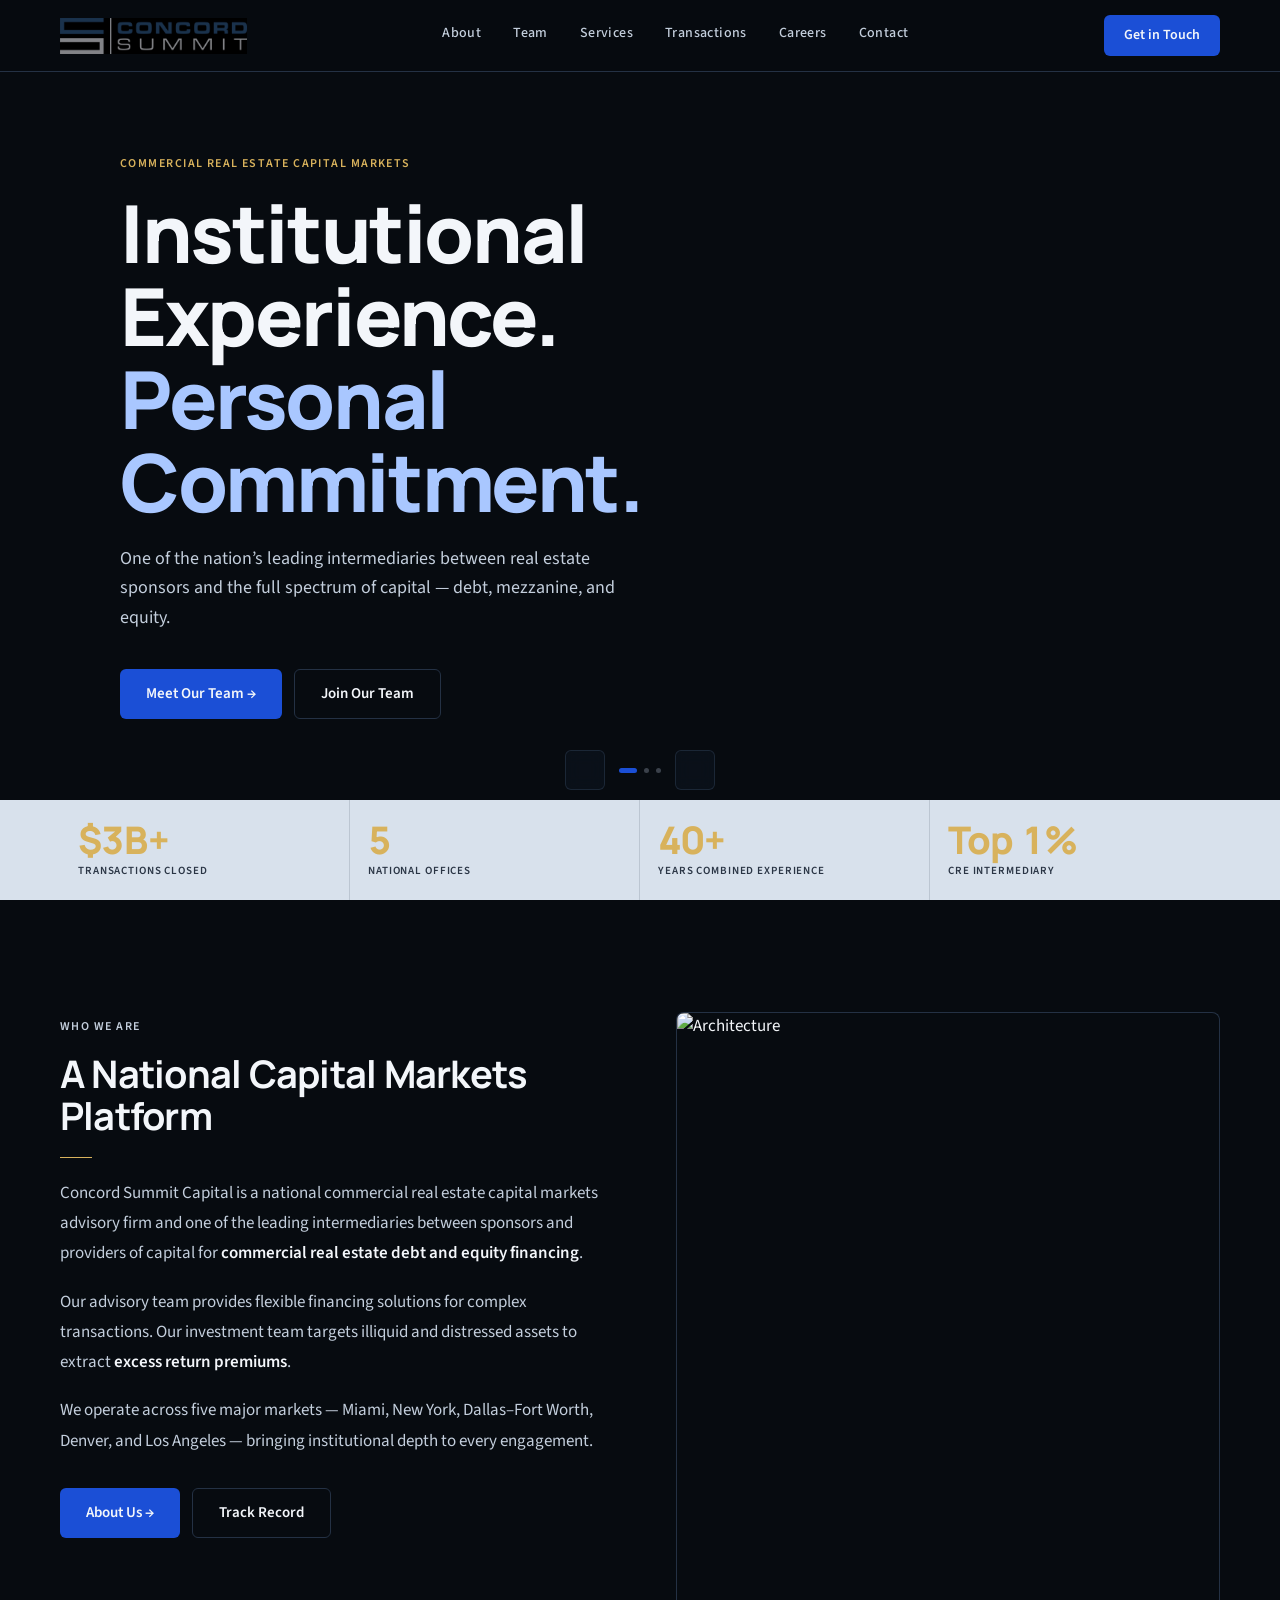
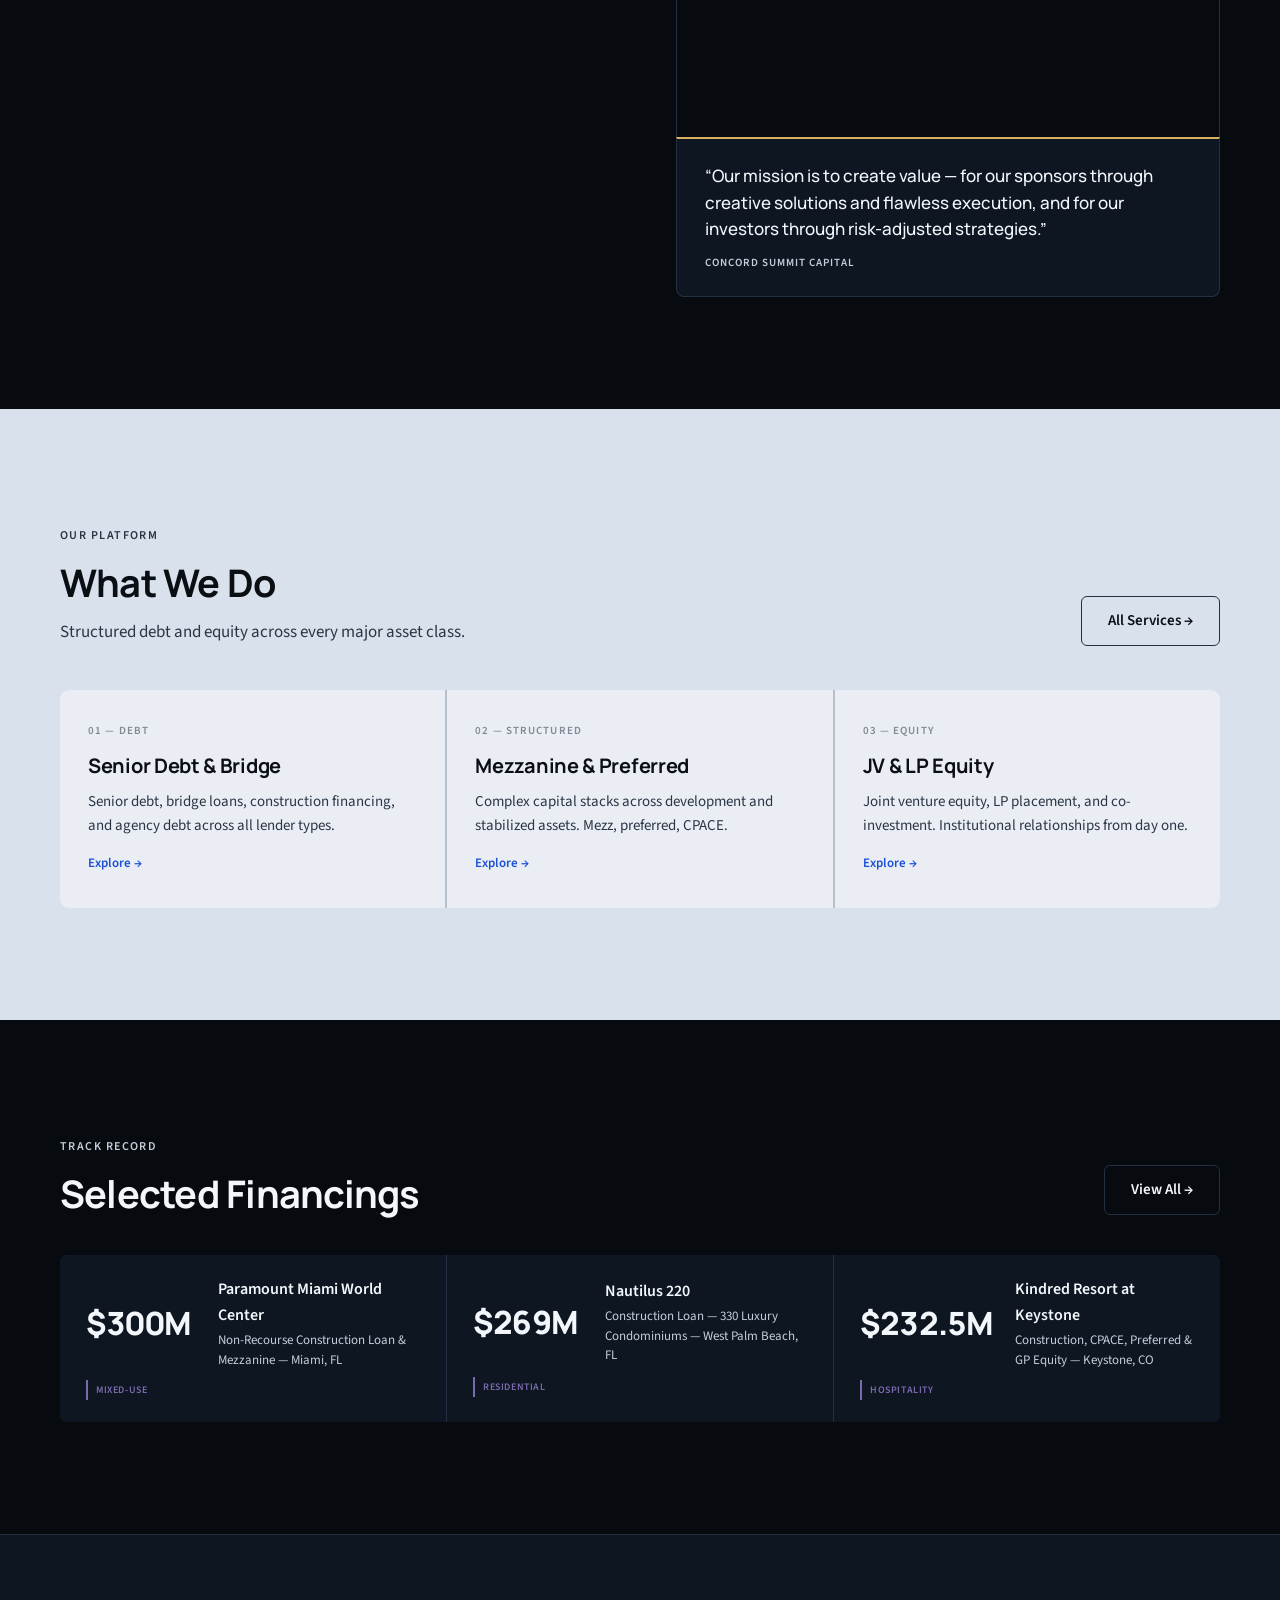
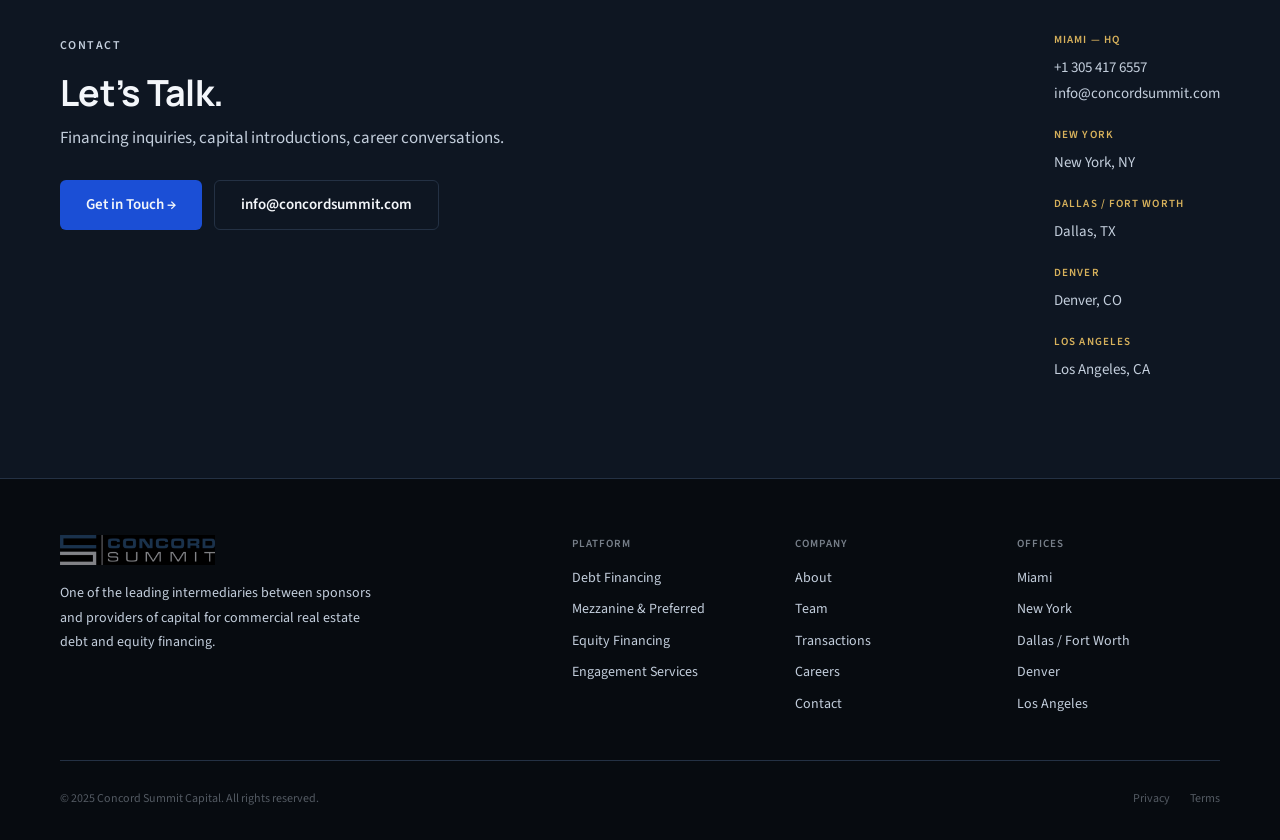
==== index.html @ d25ee549 "Initial commit via Netlify" ====
<!DOCTYPE html>
<html lang="en">
<head>
<meta charset="UTF-8">
<meta name="viewport" content="width=device-width, initial-scale=1.0, viewport-fit=cover">
<title>Home — Concord Summit Capital</title>
<meta name="description" content="Concord Summit Capital — National commercial real estate capital markets advisory.">
<link rel="preconnect" href="https://fonts.googleapis.com"><link rel="preconnect" href="https://fonts.gstatic.com" crossorigin><link href="https://fonts.googleapis.com/css2?family=Manrope:wght@400;500;600;700;800&family=Source+Sans+3:wght@300;400;500;600;700&display=swap" rel="stylesheet">
<link rel="stylesheet" href="https://cdn.jsdelivr.net/npm/@tabler/icons-webfont@latest/tabler-icons.min.css">
<link rel="stylesheet" href="css/style.css">
<style>
.hero{position:relative;height:100svh;min-height:620px;overflow:hidden;display:flex;flex-direction:column}
.hero-bg{position:absolute;inset:0}
.hero-slide{position:absolute;inset:0;background-size:cover;background-position:center;opacity:0;transition:opacity 1.2s ease}
.hero-slide.active{opacity:1}
.hero-ov{position:absolute;inset:0;background:linear-gradient(155deg,rgba(7,11,16,.88) 0%,rgba(7,11,16,.48) 55%,rgba(7,11,16,.74) 100%)}
.hero-body{position:relative;z-index:2;flex:1;display:flex;align-items:center;padding:var(--nav-h) var(--px) 0}
.hero-body .section-inner{width:100%}
.hero-inner{max-width:700px}
.h-eyebrow{font-size:12px;font-weight:600;letter-spacing:.12em;text-transform:uppercase;color:var(--gold);margin-bottom:18px;opacity:0;animation:fade-up .8s .1s forwards}
.h1{font-family:var(--font-head);font-size:clamp(42px,7.5vw,80px);font-weight:800;color:var(--ivory);line-height:1.04;letter-spacing:-.03em;margin-bottom:20px;opacity:0;animation:fade-up .8s .25s forwards}
.h1 em{font-style:normal;color:var(--powder)}
.h-sub{font-size:clamp(16px,2vw,18px);color:var(--mist);line-height:1.65;max-width:520px;margin-bottom:36px;opacity:0;animation:fade-up .8s .4s forwards}
.h-ctas{display:flex;flex-wrap:wrap;gap:12px;opacity:0;animation:fade-up .8s .55s forwards}
.hero-controls{position:absolute;bottom:90px;left:0;right:0;z-index:3;display:flex;align-items:center;justify-content:center;gap:14px}
.h-arr{width:40px;height:40px;border:1px solid rgba(36,49,68,.7);background:rgba(14,22,34,.55);backdrop-filter:blur(8px);color:var(--mist);font-size:16px;cursor:pointer;display:flex;align-items:center;justify-content:center;border-radius:var(--r-sm);transition:all var(--t)}
.h-arr:hover{border-color:var(--powder);color:var(--ivory)}
.h-dots{display:flex;gap:7px;align-items:center}
.h-dot{width:5px;height:5px;border-radius:50%;background:rgba(195,210,230,.28);border:none;cursor:pointer;transition:all .3s;padding:0}
.h-dot.active{background:var(--royal);width:18px;border-radius:3px}
/* METRICS — PALE */
.metrics{background:var(--pale);position:relative;z-index:2}
.metrics-inner{display:grid;grid-template-columns:repeat(2,1fr)}
.mc{padding:20px 18px;border-right:1px solid rgba(36,49,68,.15);border-bottom:1px solid rgba(36,49,68,.15)}
.mc:nth-child(2n){border-right:none}.mc:nth-child(3),.mc:nth-child(4){border-bottom:none}
.mc-num{font-family:var(--font-head);font-size:clamp(26px,4vw,38px);font-weight:800;color:var(--gold);line-height:1;font-variant-numeric:tabular-nums;letter-spacing:-.02em}
.mc-label{font-size:11px;font-weight:600;letter-spacing:.08em;text-transform:uppercase;color:var(--pale-char);margin-top:4px}
/* WHO WE ARE */
.wwa{padding:88px 0;background:var(--ink)}
.wwa-grid{display:flex;flex-direction:column;gap:52px}
.wwa-text p{font-size:17px;color:var(--mist);line-height:1.78;margin-bottom:18px}
.wwa-text p strong{color:var(--ivory);font-weight:600}
.wwa-aside-top{aspect-ratio:4/3;overflow:hidden;border-radius:var(--r) var(--r) 0 0;border:1px solid var(--border);border-bottom:none}
.wwa-aside-top img{width:100%;height:100%;object-fit:cover;filter:grayscale(12%)}
.wwa-aside-quote{background:var(--slate);border:1px solid var(--border);border-top:2px solid var(--gold);border-radius:0 0 var(--r) var(--r);padding:24px 28px}
.wwa-aside-quote p{font-family:var(--font-head);font-size:17px;color:var(--ivory);line-height:1.55;font-weight:500}
.wwa-aside-quote cite{display:block;font-size:11px;font-weight:600;letter-spacing:.09em;text-transform:uppercase;color:var(--mist);margin-top:12px;font-style:normal}
/* SERVICES — PALE */
.svc-strip{padding:88px 0;background:var(--pale)}
.svc-grid{display:grid;grid-template-columns:1fr;gap:2px;background:rgba(36,49,68,.18);border-radius:var(--r);overflow:hidden;margin-top:44px}
.svc-card{background:var(--pale-card);padding:32px 28px;transition:background var(--t);text-decoration:none;display:block}
.svc-card:hover{background:#fff}
.svc-num{font-size:11px;font-weight:600;letter-spacing:.1em;text-transform:uppercase;color:var(--pale-char);opacity:.55;margin-bottom:10px}
.svc-title{font-family:var(--font-head);font-size:20px;font-weight:700;color:var(--pale-ink);margin-bottom:8px;letter-spacing:-.015em}
.svc-desc{font-size:15px;color:var(--pale-char);line-height:1.65}
.svc-link{display:inline-flex;align-items:center;gap:5px;margin-top:14px;font-size:13px;font-weight:600;color:var(--royal);transition:color var(--t)}
.svc-card:hover .svc-link{color:var(--royal-h)}
/* TRANSACTIONS */
.tx-strip{padding:88px 0;background:var(--ink)}
.tx-grid{display:flex;flex-direction:column;gap:1px;background:var(--border);border-radius:var(--r);overflow:hidden}
.tx-row{background:var(--slate);padding:22px 26px;display:flex;flex-wrap:wrap;align-items:center;gap:10px 22px;transition:background var(--t)}
.tx-row:hover{background:#132032}
.tx-amount{font-family:var(--font-head);font-size:clamp(22px,3vw,32px);font-weight:800;color:var(--ivory);letter-spacing:-.025em;font-variant-numeric:tabular-nums;flex-shrink:0;min-width:110px}
.tx-info{flex:1;min-width:160px}
.tx-name{font-size:16px;font-weight:600;color:var(--ivory)}
.tx-detail{font-size:13px;color:var(--mist);margin-top:3px;line-height:1.5}
.tx-tag{font-size:10px;font-weight:600;letter-spacing:.06em;text-transform:uppercase;color:var(--purple);border-left:2px solid var(--purple);padding:2px 0 2px 8px;white-space:nowrap;align-self:flex-start}
@media(min-width:640px){
  .metrics-inner{grid-template-columns:repeat(4,1fr)}
  .mc{border-bottom:none}.mc:nth-child(2n){border-right:1px solid rgba(36,49,68,.15)}.mc:last-child{border-right:none}
  .wwa-grid{flex-direction:row;gap:72px}.wwa-grid>*{flex:1}
  .wwa-aside-top{aspect-ratio:3/4}
  .svc-grid{grid-template-columns:repeat(3,1fr)}
  .tx-grid{display:grid;grid-template-columns:repeat(2,1fr)}
}
@media(min-width:1024px){
  .wwa{padding:112px 0}.svc-strip{padding:112px 0}.tx-strip{padding:112px 0}
  .tx-grid{grid-template-columns:repeat(3,1fr)}
  .hero-controls{bottom:110px}
}
@media(max-width:639px){
  .h-ctas{flex-direction:column}
  .h-ctas .btn-primary,.h-ctas .btn-secondary{width:100%;justify-content:center}
}
</style>
</head>
<body><nav id="main-nav">
  <a href="index.html" class="nav-logo"><img src="images/logo.png" alt="Concord Summit Capital"></a>
  <div class="nav-links"><a href="about.html">About</a>
    <a href="team.html">Team</a>
    <a href="services.html">Services</a>
    <a href="transactions.html">Transactions</a>
    <a href="careers.html">Careers</a>
    <a href="contact.html">Contact</a></div>
  <a href="contact.html" class="nav-cta">Get in Touch</a>
  <button class="hamburger" id="hamburger" aria-label="Menu"><span></span><span></span><span></span></button>
</nav>
<div class="mobile-menu" id="mobile-menu">
  <a href="about.html" onclick="closeMenu()">About</a>
  <a href="team.html" onclick="closeMenu()">Team</a>
  <a href="services.html" onclick="closeMenu()">Services</a>
  <a href="transactions.html" onclick="closeMenu()">Transactions</a>
  <a href="careers.html" onclick="closeMenu()">Careers</a>
  <a href="contact.html" onclick="closeMenu()">Contact</a>
  <a href="contact.html" class="mobile-cta" onclick="closeMenu()">Get in Touch &rarr;</a>
</div>
<section class="hero">
  <div class="hero-bg">
    <div class="hero-slide active" style="background-image:url('https://images.unsplash.com/photo-1477959858617-67f85cf4f1df?w=1920&q=85')"></div>
    <div class="hero-slide" style="background-image:url('https://images.unsplash.com/photo-1486325212027-8081e485255e?w=1920&q=85')"></div>
    <div class="hero-slide" style="background-image:url('https://images.unsplash.com/photo-1444723121867-7a241cacace9?w=1920&q=85')"></div>
    <div class="hero-ov"></div>
  </div>
  <div class="hero-body">
    <div class="section-inner">
      <div class="hero-inner">
        <div class="h-eyebrow">Commercial Real Estate Capital Markets</div>
        <h1 class="h1">Institutional Experience.<br><em>Personal Commitment.</em></h1>
        <p class="h-sub">One of the nation&rsquo;s leading intermediaries between real estate sponsors and the full spectrum of capital &mdash; debt, mezzanine, and equity.</p>
        <div class="h-ctas">
          <a href="team.html" class="btn-primary">Meet Our Team &rarr;</a>
          <a href="careers.html" class="btn-secondary">Join Our Team</a>
        </div>
      </div>
    </div>
  </div>
  <div class="hero-controls">
    <button class="h-arr hero-prev" aria-label="Previous"><i class="ti ti-chevron-left"></i></button>
    <div class="h-dots">
      <button class="h-dot active" data-index="0"></button>
      <button class="h-dot" data-index="1"></button>
      <button class="h-dot" data-index="2"></button>
    </div>
    <button class="h-arr hero-next" aria-label="Next"><i class="ti ti-chevron-right"></i></button>
  </div>
  <!-- Metrics band -->
  <div class="metrics">
    <div class="section-inner">
      <div class="metrics-inner">
        <div class="mc"><div class="mc-num">$3B+</div><div class="mc-label">Transactions Closed</div></div>
        <div class="mc"><div class="mc-num">5</div><div class="mc-label">National Offices</div></div>
        <div class="mc"><div class="mc-num">40+</div><div class="mc-label">Years Combined Experience</div></div>
        <div class="mc"><div class="mc-num">Top&nbsp;1%</div><div class="mc-label">CRE Intermediary</div></div>
      </div>
    </div>
  </div>
</section>

<section class="wwa">
  <div class="section-inner">
    <div class="wwa-grid">
      <div>
        <div class="eyebrow"><span class="eyebrow-text">Who We Are</span></div>
        <h2 class="section-title" style="margin-bottom:16px">A National Capital Markets Platform</h2>
        <div class="gold-rule"></div>
        <div class="wwa-text">
          <p>Concord Summit Capital is a national commercial real estate capital markets advisory firm and one of the leading intermediaries between sponsors and providers of capital for <strong>commercial real estate debt and equity financing</strong>.</p>
          <p>Our advisory team provides flexible financing solutions for complex transactions. Our investment team targets illiquid and distressed assets to extract <strong>excess return premiums</strong>.</p>
          <p>We operate across five major markets &mdash; Miami, New York, Dallas&ndash;Fort Worth, Denver, and Los Angeles &mdash; bringing institutional depth to every engagement.</p>
        </div>
        <div style="margin-top:32px;display:flex;flex-wrap:wrap;gap:12px">
          <a href="about.html" class="btn-primary">About Us &rarr;</a>
          <a href="transactions.html" class="btn-secondary">Track Record</a>
        </div>
      </div>
      <div>
        <div class="wwa-aside-top">
          <img src="https://images.unsplash.com/photo-1486406146926-c627a92ad1ab?w=900&q=85" alt="Architecture">
        </div>
        <div class="wwa-aside-quote">
          <p>&ldquo;Our mission is to create value &mdash; for our sponsors through creative solutions and flawless execution, and for our investors through risk-adjusted strategies.&rdquo;</p>
          <cite>Concord Summit Capital</cite>
        </div>
      </div>
    </div>
  </div>
</section>

<section class="svc-strip">
  <div class="section-inner">
    <div style="display:flex;flex-wrap:wrap;gap:16px;justify-content:space-between;align-items:flex-end">
      <div>
        <div class="eyebrow"><span class="eyebrow-text pale">Our Platform</span></div>
        <h2 class="section-title on-pale">What We Do</h2>
        <p class="section-subtitle on-pale" style="max-width:440px">Structured debt and equity across every major asset class.</p>
      </div>
      <a href="services.html" class="btn-secondary-pale">All Services &rarr;</a>
    </div>
    <div class="svc-grid">
      <a href="services.html#debt" class="svc-card"><div class="svc-num">01 &mdash; Debt</div><div class="svc-title">Senior Debt &amp; Bridge</div><div class="svc-desc">Senior debt, bridge loans, construction financing, and agency debt across all lender types.</div><span class="svc-link">Explore &rarr;</span></a>
      <a href="services.html#mezzanine" class="svc-card"><div class="svc-num">02 &mdash; Structured</div><div class="svc-title">Mezzanine &amp; Preferred</div><div class="svc-desc">Complex capital stacks across development and stabilized assets. Mezz, preferred, CPACE.</div><span class="svc-link">Explore &rarr;</span></a>
      <a href="services.html#equity" class="svc-card"><div class="svc-num">03 &mdash; Equity</div><div class="svc-title">JV &amp; LP Equity</div><div class="svc-desc">Joint venture equity, LP placement, and co-investment. Institutional relationships from day one.</div><span class="svc-link">Explore &rarr;</span></a>
    </div>
  </div>
</section>

<section class="tx-strip">
  <div class="section-inner">
    <div style="display:flex;flex-wrap:wrap;gap:16px;justify-content:space-between;align-items:flex-end;margin-bottom:40px">
      <div>
        <div class="eyebrow"><span class="eyebrow-text">Track Record</span></div>
        <h2 class="section-title">Selected Financings</h2>
      </div>
      <a href="transactions.html" class="btn-secondary">View All &rarr;</a>
    </div>
    <div class="tx-grid"><div class="tx-row">
  <div class="tx-amount">$300M</div>
  <div class="tx-info"><div class="tx-name">Paramount Miami World Center</div><div class="tx-detail">Non-Recourse Construction Loan &amp; Mezzanine &mdash; Miami, FL</div></div>
  <div class="tx-tag">Mixed-Use</div>
</div><div class="tx-row">
  <div class="tx-amount">$269M</div>
  <div class="tx-info"><div class="tx-name">Nautilus 220</div><div class="tx-detail">Construction Loan &mdash; 330 Luxury Condominiums &mdash; West Palm Beach, FL</div></div>
  <div class="tx-tag">Residential</div>
</div><div class="tx-row">
  <div class="tx-amount">$232.5M</div>
  <div class="tx-info"><div class="tx-name">Kindred Resort at Keystone</div><div class="tx-detail">Construction, CPACE, Preferred &amp; GP Equity &mdash; Keystone, CO</div></div>
  <div class="tx-tag">Hospitality</div>
</div>    </div>
  </div>
</section>

<section class="contact-strip">
  <div class="section-inner">
    <div class="contact-strip-inner">
      <div>
        <div class="eyebrow"><span class="eyebrow-text">Contact</span></div>
        <h2 class="section-title" style="font-size:clamp(26px,4vw,36px)">Let&rsquo;s Talk.</h2>
        <p class="section-subtitle" style="margin-top:12px">Financing inquiries, capital introductions, career conversations.</p>
        <div style="margin-top:28px;display:flex;flex-wrap:wrap;gap:12px">
          <a href="contact.html" class="btn-primary">Get in Touch &rarr;</a>
          <a href="mailto:info@concordsummit.com" class="btn-secondary">info@concordsummit.com</a>
        </div>
      </div>
      <div style="display:flex;flex-direction:column;gap:20px">
        <div class="contact-office"><h4>Miami &mdash; HQ</h4><p>+1 305 417 6557</p><a href="mailto:info@concordsummit.com">info@concordsummit.com</a></div>
        <div class="contact-office"><h4>New York</h4><p>New York, NY</p></div>
        <div class="contact-office"><h4>Dallas / Fort Worth</h4><p>Dallas, TX</p></div>
        <div class="contact-office"><h4>Denver</h4><p>Denver, CO</p></div>
        <div class="contact-office"><h4>Los Angeles</h4><p>Los Angeles, CA</p></div>
      </div>
    </div>
  </div>
</section>
<footer>
  <div class="footer-inner">
    <div class="footer-top">
      <div class="footer-brand">
        <div class="footer-logo"><a href="index.html"><img src="images/logo.png" alt="Concord Summit Capital"></a></div>
        <p>One of the leading intermediaries between sponsors and providers of capital for commercial real estate debt and equity financing.</p>
      </div>
      <div class="footer-cols">
        <div class="footer-col"><h5>Platform</h5>
          <a href="services.html#debt">Debt Financing</a>
          <a href="services.html#mezzanine">Mezzanine &amp; Preferred</a>
          <a href="services.html#equity">Equity Financing</a>
          <a href="services.html#engagement">Engagement Services</a>
        </div>
        <div class="footer-col"><h5>Company</h5>
          <a href="about.html">About</a><a href="team.html">Team</a>
          <a href="transactions.html">Transactions</a><a href="careers.html">Careers</a>
          <a href="contact.html">Contact</a>
        </div>
        <div class="footer-col"><h5>Offices</h5>
          <a href="team.html#miami">Miami</a><a href="team.html#new-york">New York</a>
          <a href="team.html#dallas">Dallas / Fort Worth</a>
          <a href="team.html#denver">Denver</a><a href="team.html#los-angeles">Los Angeles</a>
        </div>
      </div>
    </div>
    <div class="footer-bottom">
      <p>&copy; 2025 Concord Summit Capital. All rights reserved.</p>
      <div class="footer-bottom-links"><a href="privacy.html">Privacy</a><a href="#">Terms</a></div>
    </div>
  </div>
</footer>
<script src="js/main.js"></script>
</body>
</html>
---- css/style.css ----
/* ============================================================
   CONCORD SUMMIT CAPITAL — Style Guide v2
   Dark architectural · Editorial pacing · Pale panel contrast
   Manrope (headlines) + Source Sans 3 (body/UI)
   ============================================================ */

@import url('https://fonts.googleapis.com/css2?family=Manrope:wght@400;500;600;700;800&family=Source+Sans+3:wght@300;400;500;600;700&display=swap');

*, *::before, *::after { box-sizing: border-box; margin: 0; padding: 0; }

/* ── TOKENS ──────────────────────────────────────────────── */
:root {
  /* Core neutrals */
  --ink:        #070B10;
  --slate:      #0E1622;
  --border:     #243144;
  --ivory:      #F3F6FA;
  --mist:       #C3CEDC;

  /* Pale panel surface */
  --pale:       #D8E1EC;
  --pale-ink:   #0B0F14;
  --pale-char:  #2A3545;
  --pale-card:  #EAEEF4;

  /* Brand accents */
  --royal:      #1B4FD6;
  --royal-h:    #2560F0;
  --powder:     #A9C7FF;
  --gold:       #D8B25C;
  --purple:     #7B6AAE;

  /* Typography */
  --font-head: 'Manrope', sans-serif;
  --font-body: 'Source Sans 3', sans-serif;

  /* Layout */
  --max-w:    1280px;
  --px:       20px;
  --nav-h:    64px;
  --r:        8px;    /* corner radius */
  --r-sm:     6px;

  /* Motion */
  --ease: cubic-bezier(0.4, 0, 0.2, 1);
  --t:    0.25s;
}

/* ── BASE ───────────────────────────────────────────────── */
html { scroll-behavior: smooth; -webkit-text-size-adjust: 100%; }
body {
  font-family: var(--font-body);
  font-size: 17px;
  line-height: 1.6;
  color: var(--ivory);
  background: var(--ink);
  overflow-x: hidden;
  -webkit-font-smoothing: antialiased;
}
img    { max-width: 100%; display: block; }
a      { -webkit-tap-highlight-color: transparent; }
button { -webkit-tap-highlight-color: transparent; font-family: var(--font-body); }
[id]   { scroll-margin-top: calc(var(--nav-h) + 60px); }

/* ── NAV ────────────────────────────────────────────────── */
#main-nav {
  position: fixed; top: 0; left: 0; right: 0; z-index: 1000;
  display: flex; align-items: center; justify-content: space-between;
  height: var(--nav-h);
  padding: 0 var(--px);
  background: rgba(7,11,16,.92);
  backdrop-filter: blur(16px);
  -webkit-backdrop-filter: blur(16px);
  border-bottom: 1px solid var(--border);
  transition: background var(--t) var(--ease);
}
#main-nav.scrolled { background: rgba(7,11,16,.98); }

.nav-logo { display: flex; align-items: center; text-decoration: none; flex-shrink: 0; }
.nav-logo img { height: 32px; width: auto; }

.nav-links { display: none; align-items: center; gap: 32px; }
.nav-links a {
  font-family: var(--font-body);
  font-size: 14px; font-weight: 500;
  letter-spacing: .4px;
  color: var(--mist); text-decoration: none;
  transition: color var(--t); position: relative; padding-bottom: 4px;
}
.nav-links a::after {
  content: ''; position: absolute; bottom: 0; left: 0;
  width: 0; height: 1px; background: var(--royal);
  transition: width var(--t) var(--ease);
}
.nav-links a:hover { color: var(--ivory); }
.nav-links a:hover::after, .nav-links a.active::after { width: 100%; }
.nav-links a.active { color: var(--ivory); }

.nav-cta {
  display: none; align-items: center;
  background: var(--royal); color: var(--ivory);
  padding: 9px 20px; border-radius: var(--r-sm);
  font-size: 14px; font-weight: 600;
  text-decoration: none; border: none; cursor: pointer;
  transition: background var(--t), box-shadow var(--t);
  white-space: nowrap;
}
.nav-cta:hover { background: var(--royal-h); box-shadow: 0 0 0 3px rgba(27,79,214,.25); }

.hamburger {
  display: flex; flex-direction: column; gap: 5px; justify-content: center;
  width: 40px; height: 40px; padding: 8px;
  background: none; border: none; cursor: pointer; flex-shrink: 0;
}
.hamburger span { display: block; height: 1px; background: var(--mist); transition: var(--t) var(--ease); transform-origin: center; }
.hamburger.open span:nth-child(1) { transform: translateY(6px) rotate(45deg); }
.hamburger.open span:nth-child(2) { opacity: 0; transform: scaleX(0); }
.hamburger.open span:nth-child(3) { transform: translateY(-6px) rotate(-45deg); }

.mobile-menu {
  position: fixed; top: var(--nav-h); left: 0; right: 0; bottom: 0; z-index: 999;
  background: var(--slate);
  display: flex; flex-direction: column;
  padding: 32px var(--px) max(40px, env(safe-area-inset-bottom, 40px));
  overflow-y: auto;
  transform: translateX(100%);
  transition: transform .32s var(--ease);
  border-top: 1px solid var(--border);
}
.mobile-menu.open { transform: translateX(0); }
.mobile-menu a {
  font-family: var(--font-head); font-size: 26px; font-weight: 700;
  color: var(--mist); text-decoration: none;
  padding: 14px 0; border-bottom: 1px solid var(--border);
  transition: color var(--t), padding-left var(--t);
  display: block;
}
.mobile-menu a:hover { color: var(--ivory); padding-left: 8px; }
.mobile-menu .mobile-cta {
  margin-top: 28px; background: var(--royal); color: var(--ivory);
  text-align: center; padding: 16px; font-family: var(--font-body);
  font-size: 15px; font-weight: 600; border-bottom: none;
  border-radius: var(--r-sm); letter-spacing: .3px;
}
.mobile-menu .mobile-cta:hover { background: var(--royal-h); padding-left: 0; }


/* ── BUTTONS ─────────────────────────────────────────────── */
.btn-primary {
  display: inline-flex; align-items: center; gap: 8px;
  background: var(--royal); color: var(--ivory);
  padding: 12px 26px; border-radius: var(--r-sm);
  font-family: var(--font-body); font-size: 15px; font-weight: 600;
  text-decoration: none; border: none; cursor: pointer;
  transition: background var(--t), box-shadow var(--t);
  white-space: nowrap; min-height: 46px;
}
.btn-primary:hover { background: var(--royal-h); box-shadow: 0 0 0 3px rgba(27,79,214,.22); }

/* On dark bg */
.btn-secondary {
  display: inline-flex; align-items: center; gap: 8px;
  background: transparent; color: var(--ivory);
  padding: 12px 26px; border-radius: var(--r-sm);
  font-family: var(--font-body); font-size: 15px; font-weight: 600;
  text-decoration: none; border: 1px solid var(--border); cursor: pointer;
  transition: background var(--t), border-color var(--t);
  white-space: nowrap; min-height: 46px;
}
.btn-secondary:hover { background: rgba(169,199,255,.07); border-color: var(--powder); }

/* On pale bg */
.btn-secondary-pale {
  display: inline-flex; align-items: center; gap: 8px;
  background: transparent; color: var(--pale-ink);
  padding: 12px 26px; border-radius: var(--r-sm);
  font-family: var(--font-body); font-size: 15px; font-weight: 600;
  text-decoration: none; border: 1px solid var(--border); cursor: pointer;
  transition: background var(--t), border-color var(--t);
  white-space: nowrap; min-height: 46px;
}
.btn-secondary-pale:hover { background: rgba(27,79,214,.06); border-color: var(--royal); }

/* ── ANIMATIONS ─────────────────────────────────────────── */
@keyframes fade-up {
  from { opacity: 0; transform: translateY(22px); }
  to   { opacity: 1; transform: translateY(0); }
}
.reveal { opacity: 0; transform: translateY(16px); transition: opacity .6s var(--ease), transform .6s var(--ease); }
.reveal.visible { opacity: 1; transform: none; }

/* ── SHARED LAYOUT ──────────────────────────────────────── */
section { position: relative; }
.section-inner { max-width: var(--max-w); margin: 0 auto; padding: 0 var(--px); }

/* Eyebrow label */
.eyebrow { margin-bottom: 14px; }
.eyebrow-text {
  font-family: var(--font-body); font-size: 12px; font-weight: 600;
  letter-spacing: .12em; text-transform: uppercase; color: var(--mist);
}
.eyebrow-text.pale { color: var(--pale-char); }

/* Section headers */
.section-title {
  font-family: var(--font-head); font-size: clamp(26px, 4vw, 38px);
  font-weight: 700; line-height: 1.1; letter-spacing: -.02em; color: var(--ivory);
}
.section-title.on-pale { color: var(--pale-ink); }

.section-subtitle {
  font-family: var(--font-body); font-size: 17px; font-weight: 400;
  color: var(--mist); line-height: 1.65; margin-top: 14px;
}
.section-subtitle.on-pale { color: var(--pale-char); }

.section-header { margin-bottom: 48px; }
.section-cta-row { display: flex; justify-content: center; margin-top: 48px; }

/* ── SECTION BACKGROUNDS ────────────────────────────────── */
.bg-ink   { background: var(--ink);  }
.bg-slate { background: var(--slate); border-top: 1px solid var(--border); border-bottom: 1px solid var(--border); }
.bg-pale  { background: var(--pale); }

/* ── PAGE HERO (interior pages) ────────────────────────── */
.page-hero {
  position: relative; height: 46vh; min-height: 300px;
  display: flex; align-items: flex-end; padding-bottom: 48px;
  overflow: hidden; margin-top: var(--nav-h);
}
.page-hero-bg { position: absolute; inset: 0; background-size: cover; background-position: center; }
.page-hero-overlay {
  position: absolute; inset: 0;
  background: linear-gradient(160deg, rgba(7,11,16,.9) 0%, rgba(7,11,16,.5) 100%);
}
.page-hero-content { position: relative; z-index: 2; width: 100%; }

/* Thin gold rule under hero titles */
.page-hero-rule {
  width: 36px; height: 2px; background: var(--gold);
  margin-top: 16px;
}

/* ── CARDS — on dark ────────────────────────────────────── */
.card-dark {
  background: var(--slate);
  border: 1px solid var(--border);
  border-radius: var(--r);
  transition: background var(--t), border-color var(--t), transform var(--t);
}
.card-dark:hover { background: #132032; border-color: #2f4260; transform: translateY(-2px); }

/* Featured card on dark — thin gold top rule */
.card-dark.featured { border-top: 2px solid var(--gold); }

/* ── CARDS — on pale ────────────────────────────────────── */
.card-pale {
  background: #fff;
  border: 1px solid rgba(36,49,68,.15);
  border-radius: var(--r);
  transition: box-shadow var(--t), transform var(--t);
}
.card-pale:hover { box-shadow: 0 6px 24px rgba(27,79,214,.1); transform: translateY(-2px); }

/* ── TAGS / CHIPS ───────────────────────────────────────── */
.tag {
  display: inline-block;
  font-family: var(--font-body); font-size: 11px; font-weight: 600;
  letter-spacing: .06em; text-transform: uppercase;
  color: var(--purple);
  border-left: 2px solid var(--purple);
  padding: 2px 0 2px 8px;
  line-height: 1.4;
}

/* ── GOLD DIVIDER ───────────────────────────────────────── */
.gold-rule { width: 32px; height: 1px; background: var(--gold); margin: 20px 0; }

/* ── CONTACT STRIP ──────────────────────────────────────── */
.contact-strip { background: var(--slate); padding: 72px 0; border-top: 1px solid var(--border); }
.contact-strip-inner { display: flex; flex-direction: column; gap: 48px; }
.contact-office h4 {
  font-size: 11px; font-weight: 600; letter-spacing: .1em; text-transform: uppercase;
  color: var(--gold); margin-bottom: 6px;
}
.contact-office p, .contact-office a {
  font-size: 15px; color: var(--mist); line-height: 1.7;
  text-decoration: none; display: block; transition: color var(--t);
}
.contact-office a:hover { color: var(--ivory); }

/* ── FOOTER ─────────────────────────────────────────────── */
footer {
  background: var(--ink); padding: 56px 0 32px;
  border-top: 1px solid var(--border);
  padding-bottom: max(32px, env(safe-area-inset-bottom, 32px));
}
.footer-inner { max-width: var(--max-w); margin: 0 auto; padding: 0 var(--px); }
.footer-top {
  display: flex; flex-direction: column; gap: 36px;
  padding-bottom: 36px; border-bottom: 1px solid var(--border);
}
.footer-logo img { height: 30px; }
.footer-brand p {
  font-size: 14px; color: var(--mist); line-height: 1.75; margin-top: 16px; max-width: 320px;
}
.footer-cols { display: grid; grid-template-columns: 1fr 1fr; gap: 28px 20px; }
.footer-col h5 {
  font-size: 11px; font-weight: 600; letter-spacing: .09em;
  text-transform: uppercase; color: var(--mist); opacity: .6; margin-bottom: 14px;
}
.footer-col a {
  display: block; font-size: 14px; color: var(--mist);
  text-decoration: none; margin-bottom: 9px; transition: color var(--t);
}
.footer-col a:hover { color: var(--ivory); }
.footer-bottom { display: flex; flex-direction: column; gap: 8px; padding-top: 28px; }
.footer-bottom p { font-size: 12px; color: var(--mist); opacity: .4; }
.footer-bottom-links { display: flex; gap: 20px; }
.footer-bottom-links a {
  font-size: 12px; color: var(--mist); opacity: .4;
  text-decoration: none; transition: opacity var(--t), color var(--t);
}
.footer-bottom-links a:hover { opacity: 1; color: var(--ivory); }

/* ══ TABLET ≥ 640px ════════════════════════════════════════ */
@media (min-width: 640px) {
  :root { --px: 36px; --nav-h: 68px; }
  .nav-logo img { height: 34px; }
  .contact-strip { padding: 88px 0; }
  .contact-strip-inner { flex-direction: row; flex-wrap: wrap; justify-content: space-between; gap: 32px; }
  .footer-top { gap: 44px; }
  .footer-cols { grid-template-columns: repeat(3, 1fr); }
  .footer-bottom { flex-direction: row; justify-content: space-between; align-items: center; }
  .page-hero { height: 50vh; min-height: 340px; padding-bottom: 56px; }
}

/* ══ DESKTOP ≥ 1024px ══════════════════════════════════════ */
@media (min-width: 1024px) {
  :root { --px: 60px; --nav-h: 72px; }
  .nav-logo img { height: 36px; }
  .hamburger   { display: none; }
  .nav-links   { display: flex; }
  .nav-cta     { display: inline-flex; }
  .page-hero   { height: 54vh; min-height: 380px; padding-bottom: 72px; }
  .contact-strip { padding: 96px 0; }
  .contact-strip-inner { flex-direction: row; justify-content: space-between; align-items: flex-start; gap: 80px; }
  .footer-top  { flex-direction: row; gap: 80px; }
  .footer-brand { flex: 2; }
  .footer-cols  { flex: 3; grid-template-columns: repeat(3, 1fr); }
}

/* ══ MOBILE POLISH ≤ 639px ════════════════════════════════ */
@media (max-width: 639px) {
  :root { --px: 18px; --nav-h: 58px; }
  .nav-logo img { height: 26px; }
  .section-title { font-size: clamp(22px, 6vw, 30px) !important; }
  .section-subtitle { font-size: 15px; }
  .btn-primary, .btn-secondary { padding: 12px 20px; font-size: 14px; min-height: 44px; }
  .page-hero { height: 42vh; min-height: 240px; padding-bottom: 32px; }
  footer { padding: 36px 0 24px; }
  .footer-cols { grid-template-columns: 1fr 1fr; }
}
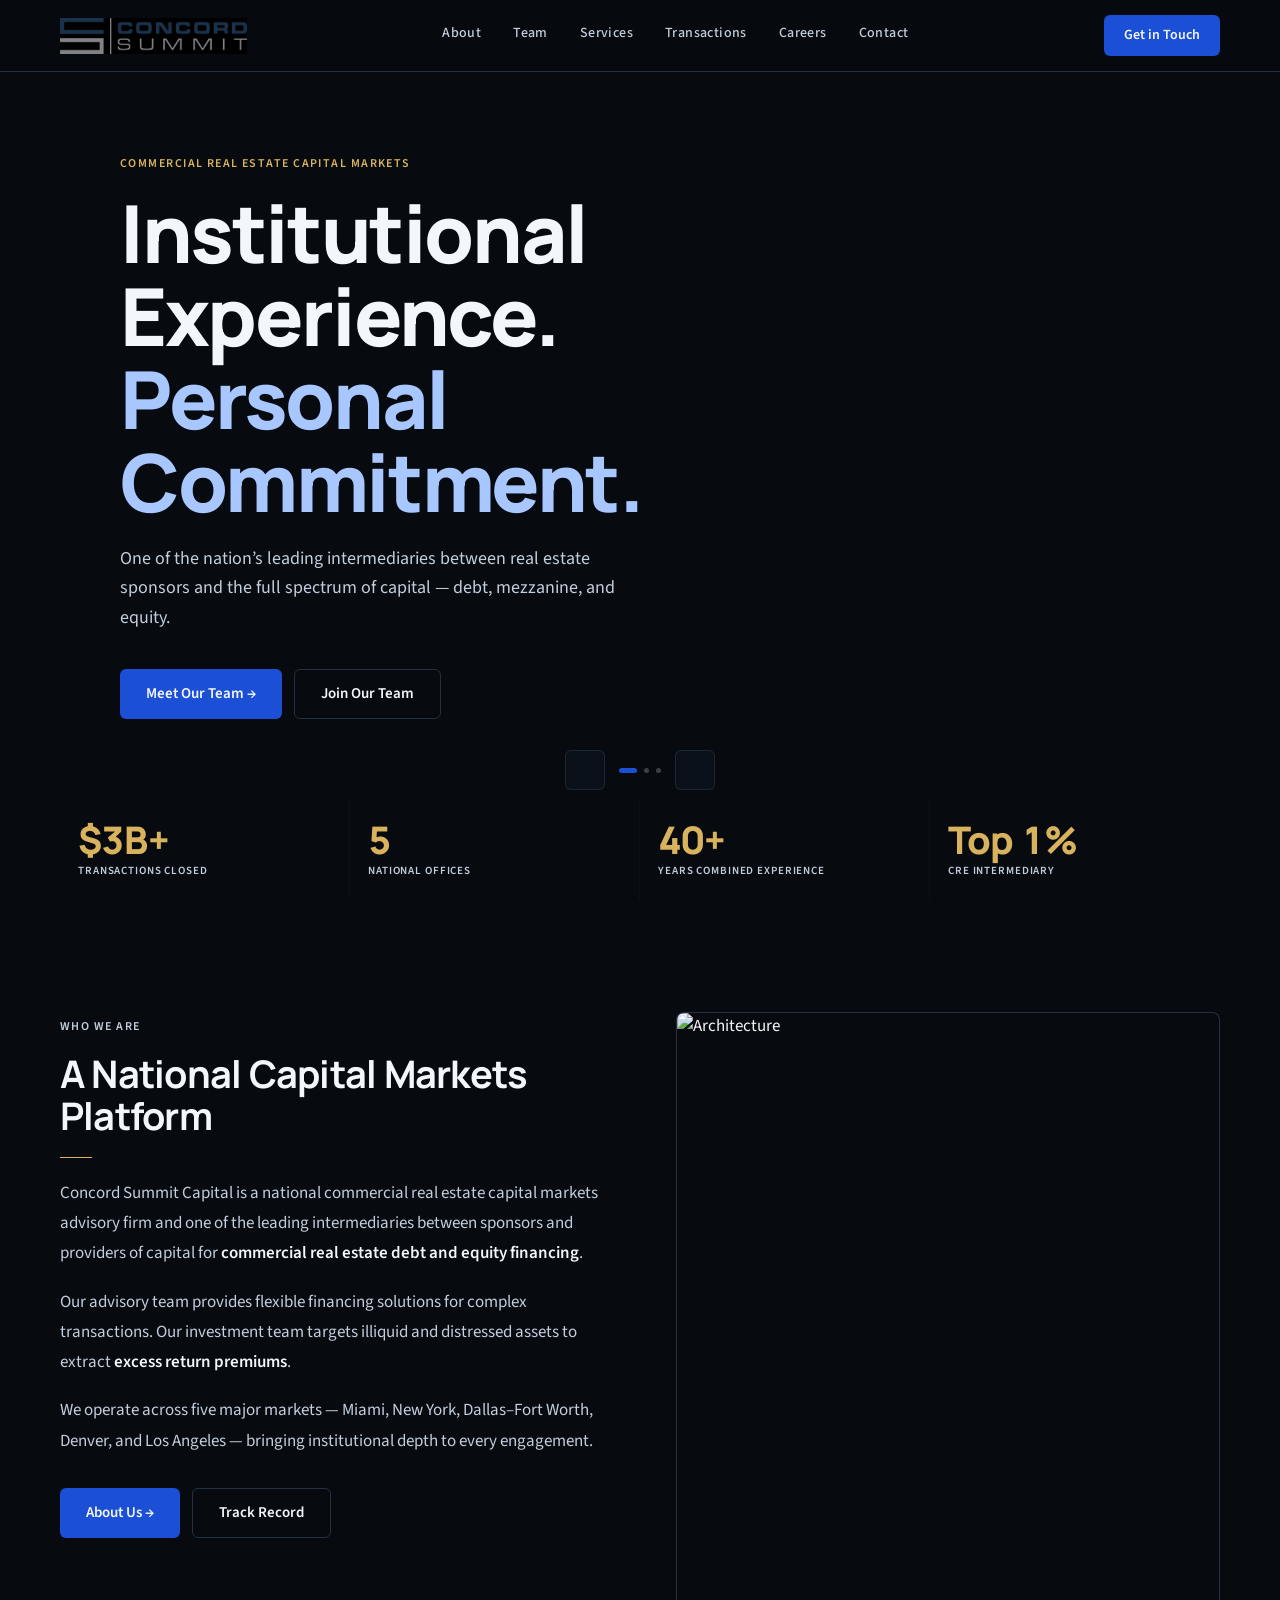
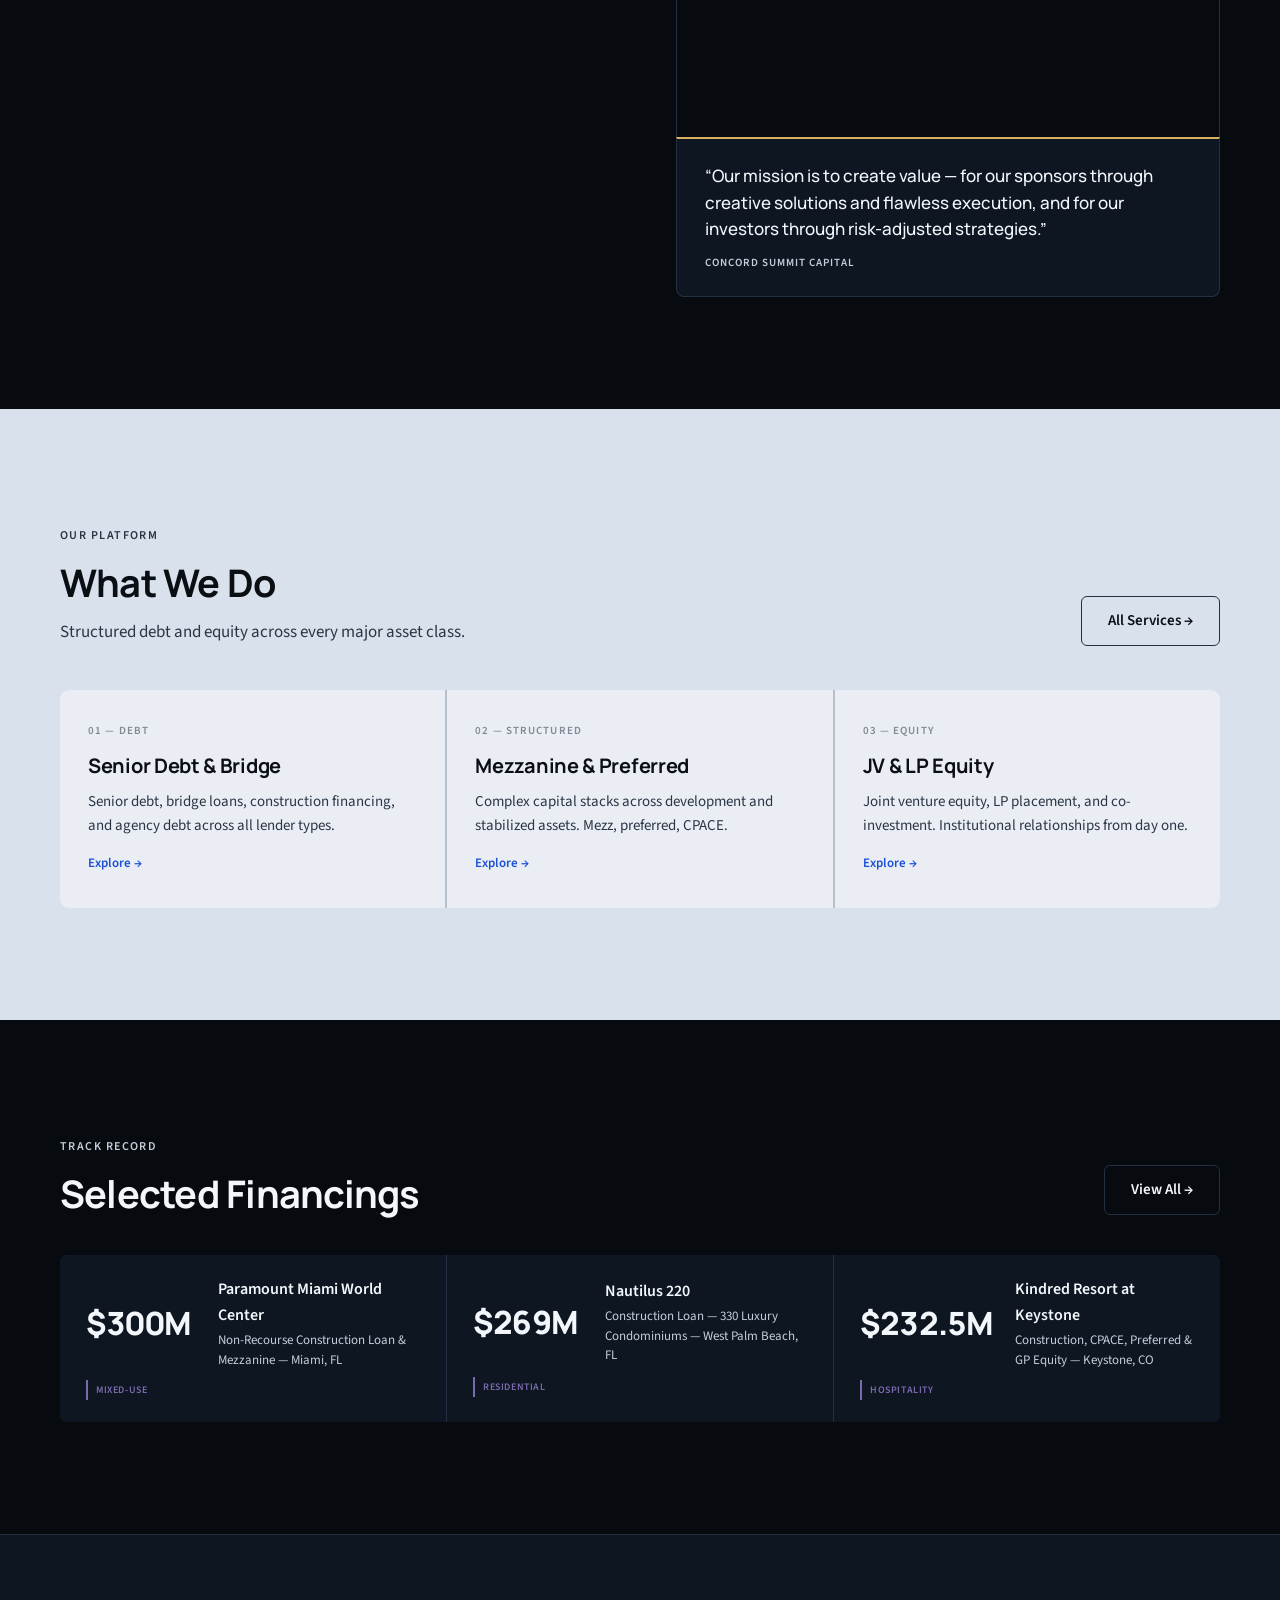
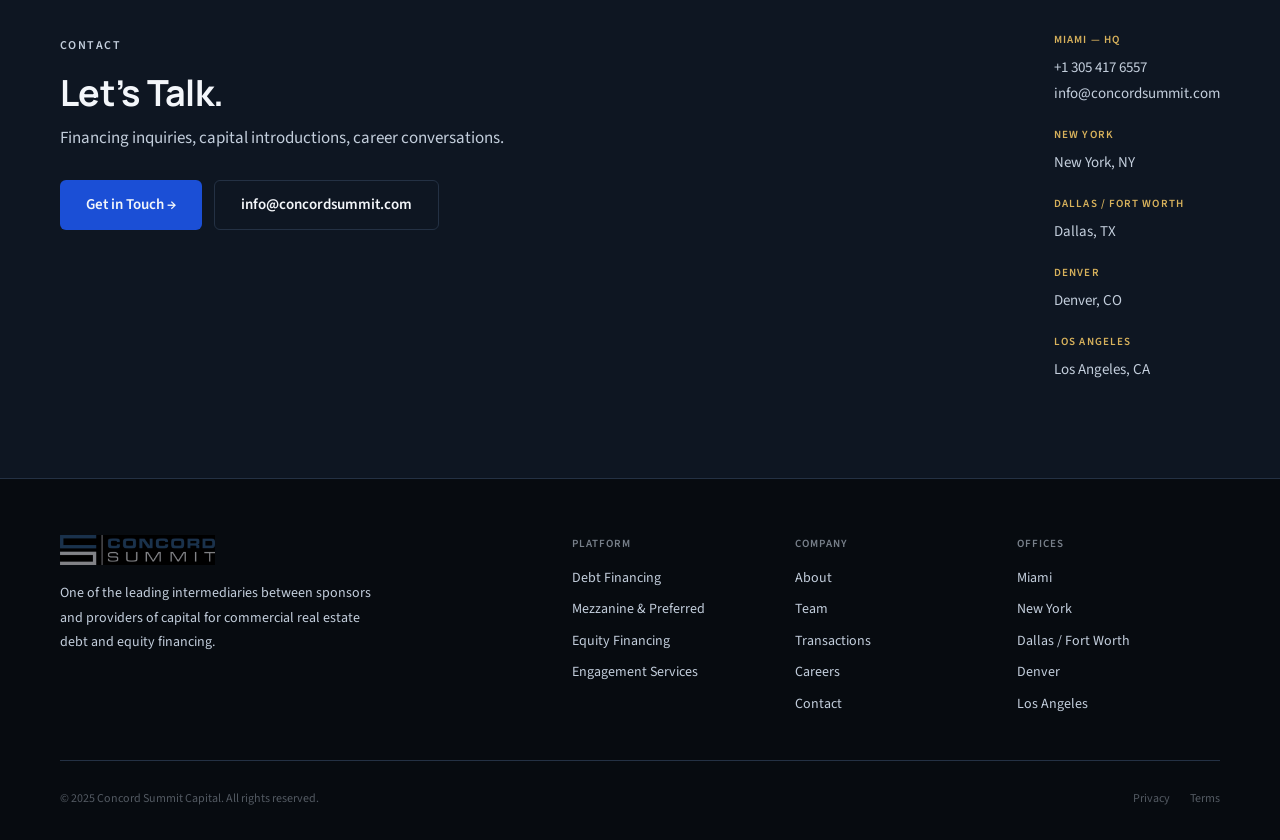
==== commit 42d7b4f6: "2nd section darker" ====
--- a/index.html
+++ b/index.html
@@ -29,12 +29,12 @@
 .h-dot{width:5px;height:5px;border-radius:50%;background:rgba(195,210,230,.28);border:none;cursor:pointer;transition:all .3s;padding:0}
 .h-dot.active{background:var(--royal);width:18px;border-radius:3px}
 /* METRICS — PALE */
-.metrics{background:var(--pale);position:relative;z-index:2}
+.metrics{background:var(--ink);position:relative;z-index:2}
 .metrics-inner{display:grid;grid-template-columns:repeat(2,1fr)}
 .mc{padding:20px 18px;border-right:1px solid rgba(36,49,68,.15);border-bottom:1px solid rgba(36,49,68,.15)}
 .mc:nth-child(2n){border-right:none}.mc:nth-child(3),.mc:nth-child(4){border-bottom:none}
 .mc-num{font-family:var(--font-head);font-size:clamp(26px,4vw,38px);font-weight:800;color:var(--gold);line-height:1;font-variant-numeric:tabular-nums;letter-spacing:-.02em}
-.mc-label{font-size:11px;font-weight:600;letter-spacing:.08em;text-transform:uppercase;color:var(--pale-char);margin-top:4px}
+.mc-label{font-size:11px;font-weight:600;letter-spacing:.08em;text-transform:uppercase;color:var(--mist);margin-top:4px}
 /* WHO WE ARE */
 .wwa{padding:88px 0;background:var(--ink)}
 .wwa-grid{display:flex;flex-direction:column;gap:52px}
@@ -275,4 +275,4 @@
 </footer>
 <script src="js/main.js"></script>
 </body>
-</html>+</html>
